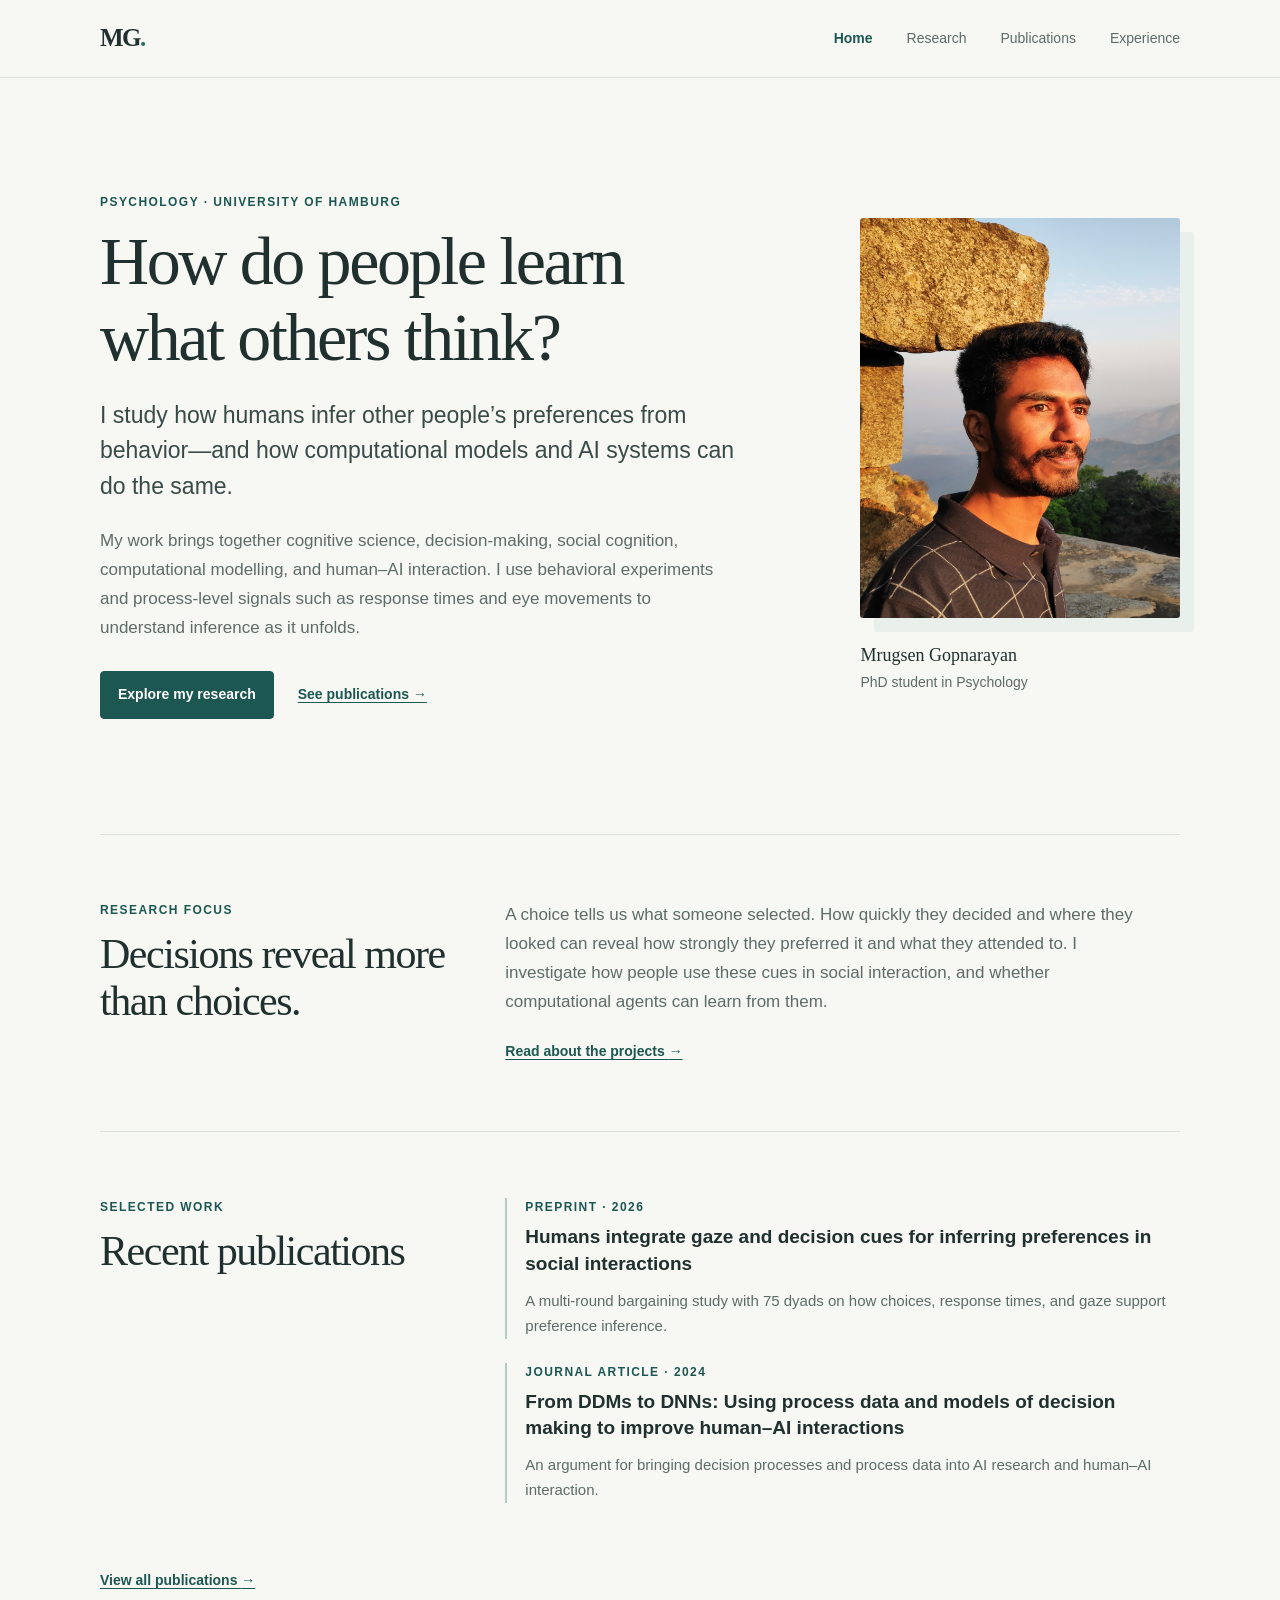
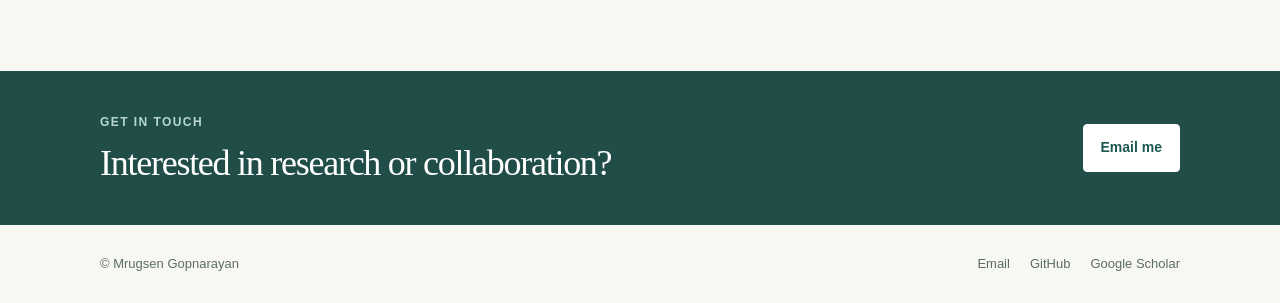
==== site/index.html @ fc19320a "Build independent academic website" ====
<!doctype html>
<html lang="en">
<head>
  <meta charset="utf-8">
  <meta name="viewport" content="width=device-width, initial-scale=1">
  <meta name="description" content="Mrugsen Gopnarayan studies how people and artificial systems infer preferences from behavior.">
  <meta name="author" content="Mrugsen Gopnarayan">
  <meta name="theme-color" content="#f7f7f3">
  <meta property="og:type" content="website">
  <meta property="og:title" content="Mrugsen Gopnarayan — Research">
  <meta property="og:description" content="Cognitive science, decision-making, social cognition, and human–AI interaction.">
  <meta property="og:url" content="https://mrugseniisc.github.io/">
  <meta property="og:image" content="https://mrugseniisc.github.io/assets/profile.jpg">
  <title>Mrugsen Gopnarayan — Research</title>
  <link rel="icon" type="image/png" href="assets/monogram.png">
  <link rel="stylesheet" href="styles.css">
</head>
<body>
  <a class="skip-link" href="#main">Skip to content</a>
  <header class="site-header">
    <a class="brand" href="index.html" aria-label="Mrugsen Gopnarayan, home">MG<span>.</span></a>
    <nav aria-label="Main navigation">
      <a aria-current="page" href="index.html">Home</a>
      <a href="research.html">Research</a>
      <a href="publications.html">Publications</a>
      <a href="experience.html">Experience</a>
    </nav>
  </header>

  <main id="main">
    <section class="hero wrap">
      <div class="hero-copy">
        <p class="eyebrow">Psychology · University of Hamburg</p>
        <h1>How do people learn what others think?</h1>
        <p class="lead">I study how humans infer other people’s preferences from behavior—and how computational models and AI systems can do the same.</p>
        <p>My work brings together cognitive science, decision-making, social cognition, computational modelling, and human–AI interaction. I use behavioral experiments and process-level signals such as response times and eye movements to understand inference as it unfolds.</p>
        <div class="hero-links">
          <a class="button" href="research.html">Explore my research</a>
          <a class="text-link" href="publications.html">See publications <span aria-hidden="true">→</span></a>
        </div>
      </div>
      <figure class="portrait-card">
        <img src="assets/profile.jpg" alt="Mrugsen Gopnarayan">
        <figcaption>Mrugsen Gopnarayan<br><span>PhD student in Psychology</span></figcaption>
      </figure>
    </section>

    <section class="section wrap intro-section">
      <div class="section-heading">
        <p class="eyebrow">Research focus</p>
        <h2>Decisions reveal more than choices.</h2>
      </div>
      <div class="section-copy">
        <p>A choice tells us what someone selected. How quickly they decided and where they looked can reveal how strongly they preferred it and what they attended to. I investigate how people use these cues in social interaction, and whether computational agents can learn from them.</p>
        <a class="text-link" href="research.html">Read about the projects <span aria-hidden="true">→</span></a>
      </div>
    </section>

    <section class="section wrap latest-section">
      <div class="section-heading">
        <p class="eyebrow">Selected work</p>
        <h2>Recent publications</h2>
      </div>
      <div class="work-list">
        <article class="work-item">
          <p class="work-label">Preprint · 2026</p>
          <h3>Humans integrate gaze and decision cues for inferring preferences in social interactions</h3>
          <p>A multi-round bargaining study with 75 dyads on how choices, response times, and gaze support preference inference.</p>
        </article>
        <article class="work-item">
          <p class="work-label">Journal article · 2024</p>
          <h3>From DDMs to DNNs: Using process data and models of decision making to improve human–AI interactions</h3>
          <p>An argument for bringing decision processes and process data into AI research and human–AI interaction.</p>
        </article>
      </div>
      <a class="text-link" href="publications.html">View all publications <span aria-hidden="true">→</span></a>
    </section>

    <section class="contact-band">
      <div class="wrap contact-inner">
        <div>
          <p class="eyebrow">Get in touch</p>
          <h2>Interested in research or collaboration?</h2>
        </div>
        <a class="button button-light" href="mailto:mrugsenng@gmail.com">Email me</a>
      </div>
    </section>
  </main>

  <footer class="site-footer wrap">
    <span>© Mrugsen Gopnarayan</span>
    <div><a href="mailto:mrugsenng@gmail.com">Email</a><a href="https://github.com/mrugseniisc">GitHub</a><a href="https://scholar.google.com/citations?user=w6328sUAAAAJ">Google Scholar</a></div>
  </footer>
</body>
</html>
---- site/styles.css ----
:root {
  color-scheme: light;
  --ink: #1f302f;
  --muted: #5d6c68;
  --accent: #28736b;
  --accent-dark: #1c5751;
  --paper: #f7f7f3;
  --surface: #fff;
  --line: #dce3df;
  --soft: #e9f0ec;
  font-family: "Aptos", "Segoe UI", "Helvetica Neue", sans-serif;
}

* { box-sizing: border-box; }
html { scroll-behavior: smooth; }
body { margin: 0; background: var(--paper); color: var(--ink); font-size: 17px; line-height: 1.7; }
a { color: var(--accent-dark); text-decoration-thickness: .08em; text-underline-offset: .2em; }
a:hover { color: var(--accent); }
a:focus-visible { outline: 3px solid #d39145; outline-offset: 4px; }
.wrap { width: min(1080px, calc(100% - 48px)); margin-inline: auto; }
.skip-link { position: absolute; left: -9999px; top: 8px; z-index: 10; padding: 8px 12px; background: var(--surface); }
.skip-link:focus { left: 8px; }
.site-header { min-height: 78px; padding: 14px max(24px, calc((100vw - 1080px) / 2)); display: flex; align-items: center; justify-content: space-between; gap: 28px; border-bottom: 1px solid var(--line); background: var(--paper); }
.brand { color: var(--ink); font-family: Georgia, serif; font-size: 25px; font-weight: 700; letter-spacing: -.06em; text-decoration: none; white-space: nowrap; }
.brand span { color: var(--accent); }
nav { display: flex; align-items: center; gap: clamp(14px, 3vw, 34px); }
nav a { color: var(--muted); font-size: 14px; text-decoration: none; }
nav a[aria-current="page"] { color: var(--accent-dark); font-weight: 700; }
.hero { display: grid; grid-template-columns: minmax(0, 1.55fr) minmax(240px, .75fr); align-items: center; gap: clamp(38px, 8vw, 100px); padding-block: clamp(64px, 9vw, 116px); }
.hero-copy { max-width: 650px; }
.eyebrow, .work-label { margin: 0 0 12px; color: var(--accent-dark); font-size: 12px; font-weight: 700; letter-spacing: .12em; line-height: 1.5; text-transform: uppercase; }
h1, h2, h3, p { margin-top: 0; }
h1, h2 { font-family: Georgia, "Times New Roman", serif; font-weight: 500; letter-spacing: -.035em; line-height: 1.12; }
h1 { max-width: 760px; margin-bottom: 22px; font-size: clamp(42px, 5.5vw, 68px); }
h2 { margin-bottom: 16px; font-size: clamp(30px, 3.5vw, 42px); }
h3 { margin-bottom: 10px; font-size: 19px; line-height: 1.4; }
.lead { color: #394b48; font-size: clamp(19px, 2.1vw, 23px); line-height: 1.55; }
.hero-copy > p:not(.eyebrow):not(.lead) { max-width: 620px; color: var(--muted); }
.hero-links { display: flex; flex-wrap: wrap; align-items: center; gap: 24px; margin-top: 28px; }
.button { display: inline-block; padding: 11px 17px; border: 1px solid var(--accent-dark); border-radius: 4px; background: var(--accent-dark); color: white; font-size: 14px; font-weight: 650; text-decoration: none; }
.button:hover { background: var(--accent); color: white; }
.button-light { border-color: white; background: white; color: var(--accent-dark); }
.button-light:hover { border-color: var(--soft); background: var(--soft); color: var(--ink); }
.text-link { font-size: 14px; font-weight: 700; }
.portrait-card { width: min(100%, 320px); margin: 0 auto; }
.portrait-card img { display: block; width: 100%; aspect-ratio: 4 / 5; border-radius: 3px; object-fit: cover; object-position: center 36%; box-shadow: 14px 14px 0 var(--soft); }
.portrait-card figcaption { margin-top: 24px; color: var(--ink); font-family: Georgia, serif; font-size: 18px; line-height: 1.45; }
.portrait-card figcaption span { color: var(--muted); font-family: var(--font, "Aptos", sans-serif); font-size: 14px; }
.section { display: grid; grid-template-columns: minmax(190px, .7fr) minmax(0, 1.3fr); gap: 42px; padding-block: 66px; border-top: 1px solid var(--line); }
.section-heading h2 { max-width: 370px; }
.section-copy { max-width: 650px; color: var(--muted); }
.section-copy p { margin-bottom: 20px; }
.latest-section { grid-template-columns: minmax(190px, .7fr) minmax(0, 1.3fr); }
.work-list { display: grid; gap: 24px; margin-bottom: 24px; }
.work-item { padding-left: 18px; border-left: 2px solid #b5cbc3; }
.work-item h3 { max-width: 640px; }
.work-item p:not(.work-label) { margin-bottom: 0; color: var(--muted); font-size: 15px; }
.work-item .work-label { margin-bottom: 8px; }
.contact-band { margin-top: 12px; background: #214d49; color: white; }
.contact-inner { display: flex; align-items: center; justify-content: space-between; gap: 24px; padding-block: 42px; }
.contact-inner h2 { max-width: 600px; margin-bottom: 0; font-size: clamp(26px, 3vw, 36px); }
.contact-inner .eyebrow { color: #b7d8ce; }
.site-footer { display: flex; align-items: center; justify-content: space-between; gap: 20px; padding-block: 28px; color: var(--muted); font-size: 13px; }
.site-footer div { display: flex; flex-wrap: wrap; gap: 20px; }
.site-footer a { color: var(--muted); text-decoration: none; }
.site-footer a:hover { color: var(--accent-dark); text-decoration: underline; }
.page-main { max-width: 860px; padding-block: 76px 100px; }
.page-intro { max-width: 770px; padding-bottom: 42px; }
.page-intro h1 { font-size: clamp(40px, 5vw, 58px); }
.page-intro .lead { max-width: 720px; margin-bottom: 0; }
.research-card { margin-block: 0 18px; padding: 28px 32px; border: 1px solid var(--line); background: var(--surface); }
.research-card h2 { font-size: 29px; }
.research-card p:not(.work-label) { color: var(--muted); }
.research-card .work-label { margin-bottom: 10px; }
.link-row { display: flex; flex-wrap: wrap; gap: 14px 24px; }
.interest-note { margin-top: 46px; padding: 24px 28px; border-left: 3px solid var(--accent); background: var(--soft); }
.interest-note h2 { font-size: 24px; }
.interest-note p { margin-bottom: 0; color: var(--muted); }
.list-heading { margin: 20px 0 14px; padding-bottom: 10px; border-bottom: 1px solid var(--line); font-family: Georgia, "Times New Roman", serif; font-size: 25px; font-weight: 500; letter-spacing: -.02em; }
.publication-list { margin: 0 0 46px; padding: 0; list-style: none; }
.publication-list li { padding: 24px 0; border-bottom: 1px solid var(--line); }
.publication-list li:first-child { padding-top: 12px; }
.publication-list h3 { max-width: 760px; font-family: Georgia, serif; font-size: 22px; font-weight: 500; }
.publication-list .work-label { margin-bottom: 8px; }
.publication-list .authors { margin-bottom: 8px; color: var(--muted); font-size: 15px; }
.publication-list li > p:not(.work-label):not(.authors) { color: var(--muted); font-size: 15px; }
.timeline { border-left: 1px solid #b7c9c1; }
.timeline-item { position: relative; margin: 0 0 26px 22px; padding: 0 0 8px 6px; }
.timeline-item::before { position: absolute; top: 7px; left: -29px; width: 11px; height: 11px; border: 2px solid var(--paper); border-radius: 50%; background: var(--accent); content: ""; }
.timeline-item h3 { margin-bottom: 5px; }
.timeline-item p { margin-bottom: 8px; color: var(--muted); }
.timeline-item ul { margin: 10px 0 0; padding-left: 20px; color: var(--muted); }
.timeline-item li { padding-left: 3px; margin-bottom: 5px; }
.teaching-grid { display: grid; grid-template-columns: repeat(2, minmax(0, 1fr)); gap: 22px 40px; }
.teaching-grid .timeline-item { margin-bottom: 12px; }
.methods-note { margin-top: 38px; padding-top: 12px; border-top: 1px solid var(--line); }
.methods-note p { color: var(--muted); }
@media (max-width: 720px) {
  body { font-size: 16px; }
  .wrap { width: min(calc(100% - 36px), 560px); }
  .hero > *, .section > *, .latest-section > * { min-width: 0; }
  .site-header { min-height: auto; flex-wrap: wrap; padding: 16px 18px 12px; gap: 12px 18px; }
  nav { width: 100%; justify-content: space-between; gap: 10px; }
  nav a { font-size: 13px; }
  .hero { grid-template-columns: 1fr; gap: 40px; padding-block: 52px 60px; }
  .hero-copy { order: 1; }
  .portrait-card { order: 0; width: min(70%, 260px); }
  .portrait-card figcaption { margin-top: 20px; }
  h1 { font-size: clamp(39px, 11vw, 56px); }
  .section, .latest-section { grid-template-columns: 1fr; gap: 12px; padding-block: 42px; }
  .section-heading h2 { max-width: none; }
  .contact-inner { align-items: flex-start; flex-direction: column; padding-block: 34px; }
  .site-footer { align-items: flex-start; flex-direction: column; padding-block: 24px; }
  .page-main { padding-block: 54px 70px; }
  .page-intro { padding-bottom: 28px; }
  .research-card { padding: 22px 20px; }
  .research-card h2 { font-size: 25px; }
  .teaching-grid { grid-template-columns: 1fr; gap: 6px; }
}
@media (prefers-reduced-motion: reduce) {
  html { scroll-behavior: auto; }
}
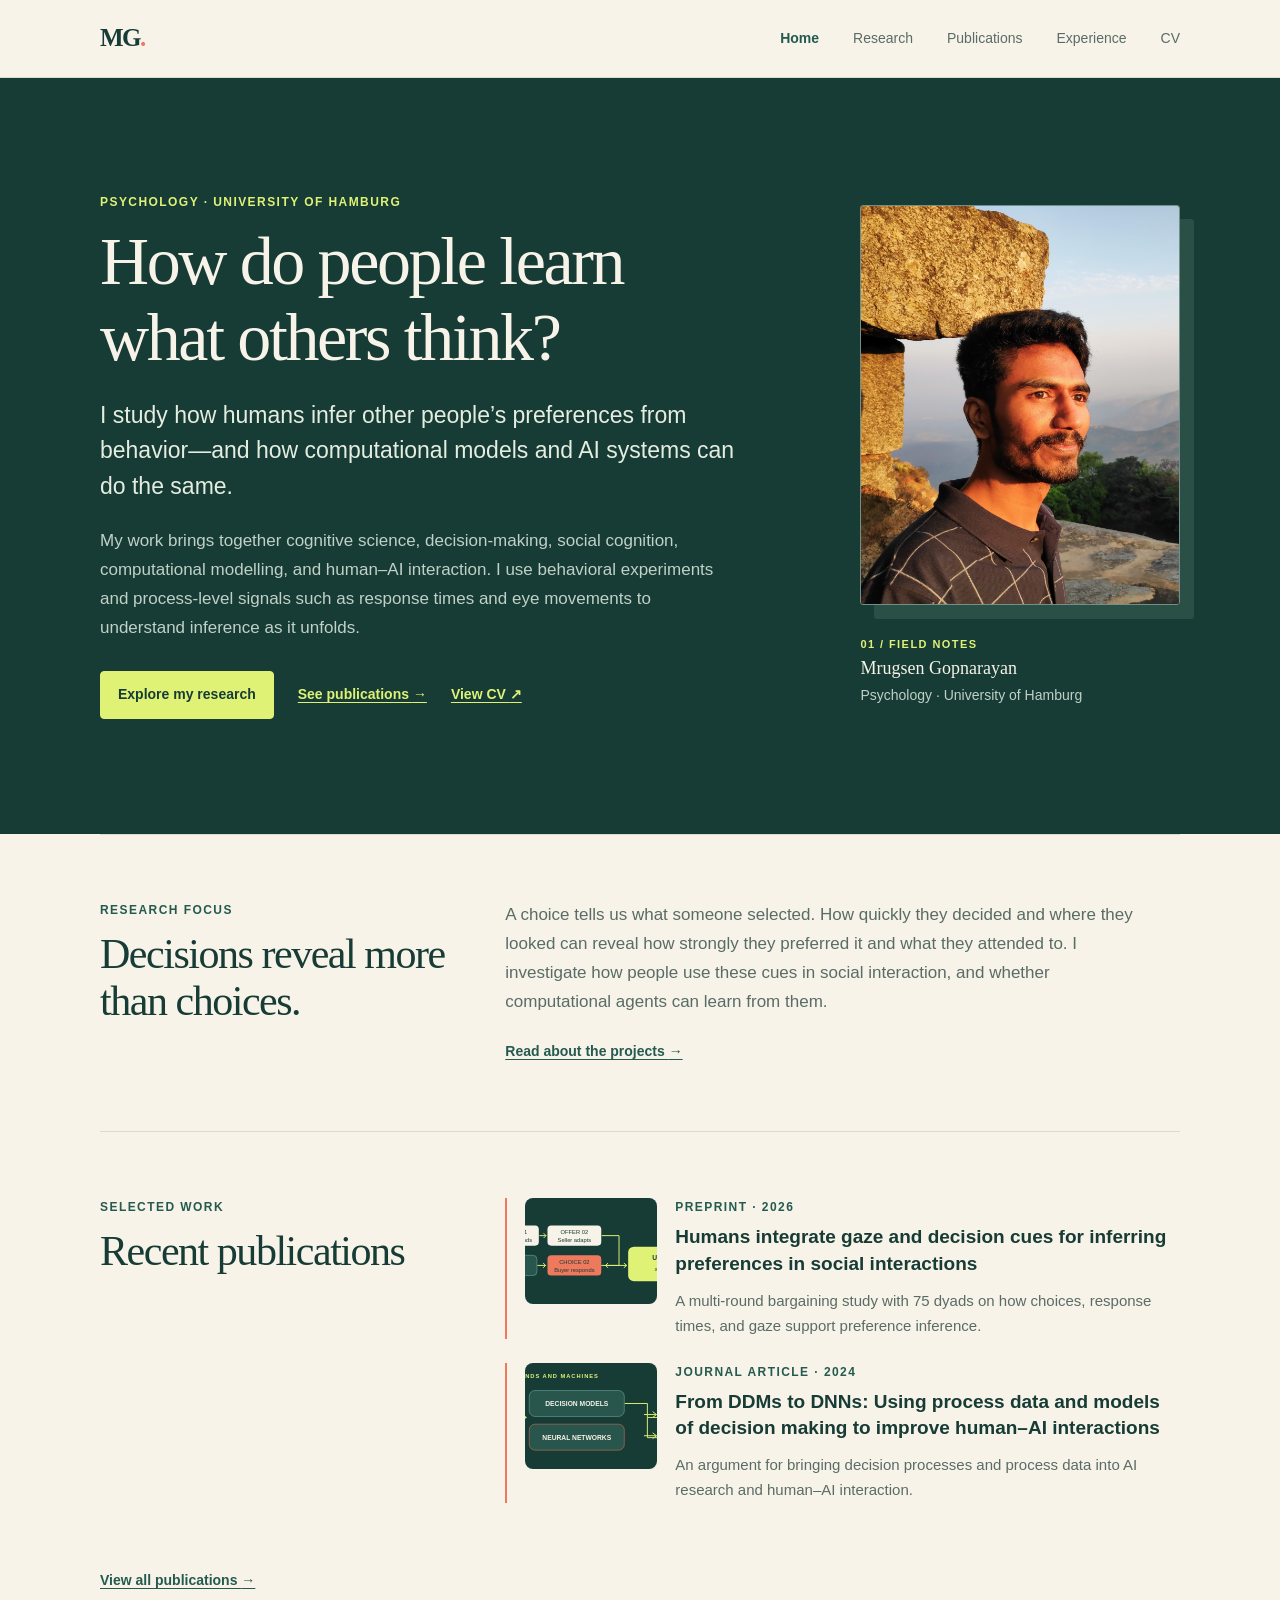
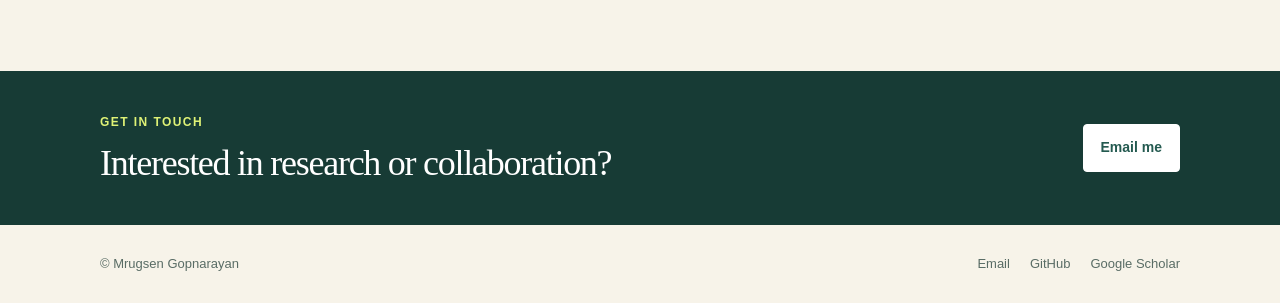
==== commit 97f37360: "Refresh academic site visuals and add CV" ====
--- a/site/index.html
+++ b/site/index.html
@@ -5,7 +5,7 @@
   <meta name="viewport" content="width=device-width, initial-scale=1">
   <meta name="description" content="Mrugsen Gopnarayan studies how people and artificial systems infer preferences from behavior.">
   <meta name="author" content="Mrugsen Gopnarayan">
-  <meta name="theme-color" content="#f7f7f3">
+  <meta name="theme-color" content="#112f2a">
   <meta property="og:type" content="website">
   <meta property="og:title" content="Mrugsen Gopnarayan — Research">
   <meta property="og:description" content="Cognitive science, decision-making, social cognition, and human–AI interaction.">
@@ -24,6 +24,7 @@
       <a href="research.html">Research</a>
       <a href="publications.html">Publications</a>
       <a href="experience.html">Experience</a>
+      <a href="cv.html">CV</a>
     </nav>
   </header>
 
@@ -37,11 +38,12 @@
         <div class="hero-links">
           <a class="button" href="research.html">Explore my research</a>
           <a class="text-link" href="publications.html">See publications <span aria-hidden="true">→</span></a>
+          <a class="text-link" href="cv.html">View CV <span aria-hidden="true">↗</span></a>
         </div>
       </div>
       <figure class="portrait-card">
         <img src="assets/profile.jpg" alt="Mrugsen Gopnarayan">
-        <figcaption>Mrugsen Gopnarayan<br><span>PhD student in Psychology</span></figcaption>
+        <figcaption><span class="portrait-index">01 / FIELD NOTES</span><br>Mrugsen Gopnarayan<br><span>Psychology · University of Hamburg</span></figcaption>
       </figure>
     </section>
 
@@ -63,11 +65,13 @@
       </div>
       <div class="work-list">
         <article class="work-item">
+          <img class="work-figure" src="assets/preference-inference.svg" alt="Three rounds of offers and choices feed evidence from response time and gaze into a preference estimate.">
           <p class="work-label">Preprint · 2026</p>
           <h3>Humans integrate gaze and decision cues for inferring preferences in social interactions</h3>
           <p>A multi-round bargaining study with 75 dyads on how choices, response times, and gaze support preference inference.</p>
         </article>
         <article class="work-item">
+          <img class="work-figure" src="assets/process-models.svg" alt="Behavioral process traces connect decision models and neural networks to human–AI interaction.">
           <p class="work-label">Journal article · 2024</p>
           <h3>From DDMs to DNNs: Using process data and models of decision making to improve human–AI interactions</h3>
           <p>An argument for bringing decision processes and process data into AI research and human–AI interaction.</p>
--- a/site/styles.css
+++ b/site/styles.css
@@ -1,13 +1,14 @@
 :root {
   color-scheme: light;
-  --ink: #1f302f;
-  --muted: #5d6c68;
-  --accent: #28736b;
-  --accent-dark: #1c5751;
-  --paper: #f7f7f3;
-  --surface: #fff;
-  --line: #dce3df;
-  --soft: #e9f0ec;
+  --ink: #173b35;
+  --muted: #596c65;
+  --accent: #ee795c;
+  --accent-dark: #245a50;
+  --paper: #f7f3e9;
+  --surface: #fffdf6;
+  --line: #d9ddd0;
+  --soft: #e8eee4;
+  --signal: #dff276;
   font-family: "Aptos", "Segoe UI", "Helvetica Neue", sans-serif;
 }
 
@@ -16,7 +17,7 @@
 body { margin: 0; background: var(--paper); color: var(--ink); font-size: 17px; line-height: 1.7; }
 a { color: var(--accent-dark); text-decoration-thickness: .08em; text-underline-offset: .2em; }
 a:hover { color: var(--accent); }
-a:focus-visible { outline: 3px solid #d39145; outline-offset: 4px; }
+a:focus-visible { outline: 3px solid var(--accent); outline-offset: 4px; }
 .wrap { width: min(1080px, calc(100% - 48px)); margin-inline: auto; }
 .skip-link { position: absolute; left: -9999px; top: 8px; z-index: 10; padding: 8px 12px; background: var(--surface); }
 .skip-link:focus { left: 8px; }
@@ -26,7 +27,12 @@
 nav { display: flex; align-items: center; gap: clamp(14px, 3vw, 34px); }
 nav a { color: var(--muted); font-size: 14px; text-decoration: none; }
 nav a[aria-current="page"] { color: var(--accent-dark); font-weight: 700; }
-.hero { display: grid; grid-template-columns: minmax(0, 1.55fr) minmax(240px, .75fr); align-items: center; gap: clamp(38px, 8vw, 100px); padding-block: clamp(64px, 9vw, 116px); }
+.hero { display: grid; grid-template-columns: minmax(0, 1.55fr) minmax(240px, .75fr); align-items: center; gap: clamp(38px, 8vw, 100px); padding: clamp(64px, 9vw, 116px) max(24px, calc((100vw - 1080px) / 2)); width: 100%; background: var(--ink); color: var(--paper); }
+.hero .eyebrow { color: var(--signal); }
+.hero h1 { max-width: 760px; }
+.hero .lead { color: #e5ede1; }
+.hero-copy > p:not(.eyebrow):not(.lead) { color: #c0d1c7; }
+.hero .text-link { color: var(--signal); }
 .hero-copy { max-width: 650px; }
 .eyebrow, .work-label { margin: 0 0 12px; color: var(--accent-dark); font-size: 12px; font-weight: 700; letter-spacing: .12em; line-height: 1.5; text-transform: uppercase; }
 h1, h2, h3, p { margin-top: 0; }
@@ -36,30 +42,33 @@
 h3 { margin-bottom: 10px; font-size: 19px; line-height: 1.4; }
 .lead { color: #394b48; font-size: clamp(19px, 2.1vw, 23px); line-height: 1.55; }
 .hero-copy > p:not(.eyebrow):not(.lead) { max-width: 620px; color: var(--muted); }
+.hero .hero-copy > p:not(.eyebrow):not(.lead) { color: #c0d1c7; }
 .hero-links { display: flex; flex-wrap: wrap; align-items: center; gap: 24px; margin-top: 28px; }
-.button { display: inline-block; padding: 11px 17px; border: 1px solid var(--accent-dark); border-radius: 4px; background: var(--accent-dark); color: white; font-size: 14px; font-weight: 650; text-decoration: none; }
-.button:hover { background: var(--accent); color: white; }
+.button { display: inline-block; padding: 11px 17px; border: 1px solid var(--signal); border-radius: 4px; background: var(--signal); color: var(--ink); font-size: 14px; font-weight: 700; text-decoration: none; }
+.button:hover { border-color: var(--accent); background: var(--accent); color: var(--ink); }
 .button-light { border-color: white; background: white; color: var(--accent-dark); }
 .button-light:hover { border-color: var(--soft); background: var(--soft); color: var(--ink); }
 .text-link { font-size: 14px; font-weight: 700; }
 .portrait-card { width: min(100%, 320px); margin: 0 auto; }
-.portrait-card img { display: block; width: 100%; aspect-ratio: 4 / 5; border-radius: 3px; object-fit: cover; object-position: center 36%; box-shadow: 14px 14px 0 var(--soft); }
-.portrait-card figcaption { margin-top: 24px; color: var(--ink); font-family: Georgia, serif; font-size: 18px; line-height: 1.45; }
-.portrait-card figcaption span { color: var(--muted); font-family: var(--font, "Aptos", sans-serif); font-size: 14px; }
+.portrait-card img { display: block; width: 100%; aspect-ratio: 4 / 5; border: 1px solid #729087; border-radius: 3px; object-fit: cover; object-position: center 36%; box-shadow: 14px 14px 0 #294f46; }
+.portrait-card figcaption { margin-top: 24px; color: var(--paper); font-family: Georgia, serif; font-size: 18px; line-height: 1.45; }
+.portrait-card figcaption span { color: #c0d1c7; font-family: var(--font, "Aptos", sans-serif); font-size: 14px; }
+.portrait-card figcaption .portrait-index { color: var(--signal); font-family: var(--font, "Aptos", sans-serif); font-size: 11px; font-weight: 700; letter-spacing: .13em; }
 .section { display: grid; grid-template-columns: minmax(190px, .7fr) minmax(0, 1.3fr); gap: 42px; padding-block: 66px; border-top: 1px solid var(--line); }
 .section-heading h2 { max-width: 370px; }
 .section-copy { max-width: 650px; color: var(--muted); }
 .section-copy p { margin-bottom: 20px; }
 .latest-section { grid-template-columns: minmax(190px, .7fr) minmax(0, 1.3fr); }
 .work-list { display: grid; gap: 24px; margin-bottom: 24px; }
-.work-item { padding-left: 18px; border-left: 2px solid #b5cbc3; }
+.work-item { display: grid; grid-template-columns: 132px minmax(0, 1fr); column-gap: 18px; padding-left: 18px; border-left: 2px solid var(--accent); }
+.work-figure { grid-row: span 3; width: 132px; height: 106px; border-radius: 8px; object-fit: cover; }
 .work-item h3 { max-width: 640px; }
 .work-item p:not(.work-label) { margin-bottom: 0; color: var(--muted); font-size: 15px; }
 .work-item .work-label { margin-bottom: 8px; }
-.contact-band { margin-top: 12px; background: #214d49; color: white; }
+.contact-band { margin-top: 12px; background: var(--ink); color: white; }
 .contact-inner { display: flex; align-items: center; justify-content: space-between; gap: 24px; padding-block: 42px; }
 .contact-inner h2 { max-width: 600px; margin-bottom: 0; font-size: clamp(26px, 3vw, 36px); }
-.contact-inner .eyebrow { color: #b7d8ce; }
+.contact-inner .eyebrow { color: var(--signal); }
 .site-footer { display: flex; align-items: center; justify-content: space-between; gap: 20px; padding-block: 28px; color: var(--muted); font-size: 13px; }
 .site-footer div { display: flex; flex-wrap: wrap; gap: 20px; }
 .site-footer a { color: var(--muted); text-decoration: none; }
@@ -68,7 +77,11 @@
 .page-intro { max-width: 770px; padding-bottom: 42px; }
 .page-intro h1 { font-size: clamp(40px, 5vw, 58px); }
 .page-intro .lead { max-width: 720px; margin-bottom: 0; }
-.research-card { margin-block: 0 18px; padding: 28px 32px; border: 1px solid var(--line); background: var(--surface); }
+.research-card { display: grid; grid-template-columns: minmax(0, 1fr) 280px; column-gap: 30px; margin-block: 0 18px; padding: 28px 32px; border: 1px solid var(--line); background: var(--surface); }
+.research-card .research-figure { grid-column: 2; grid-row: 1 / span 5; align-self: center; width: 100%; border-radius: 10px; }
+.research-card .research-figures { grid-column: 2; grid-row: 1 / span 5; display: grid; align-content: center; gap: 12px; }
+.research-card .research-figures .research-figure { grid-column: auto; grid-row: auto; }
+.research-card > :not(.research-figure) { grid-column: 1; }
 .research-card h2 { font-size: 29px; }
 .research-card p:not(.work-label) { color: var(--muted); }
 .research-card .work-label { margin-bottom: 10px; }
@@ -79,6 +92,9 @@
 .list-heading { margin: 20px 0 14px; padding-bottom: 10px; border-bottom: 1px solid var(--line); font-family: Georgia, "Times New Roman", serif; font-size: 25px; font-weight: 500; letter-spacing: -.02em; }
 .publication-list { margin: 0 0 46px; padding: 0; list-style: none; }
 .publication-list li { padding: 24px 0; border-bottom: 1px solid var(--line); }
+.publication-list li.publication-with-figure { display: grid; grid-template-columns: 208px minmax(0, 1fr); column-gap: 26px; align-items: start; }
+.publication-figure { grid-column: 1; grid-row: 1 / span 5; width: 100%; border-radius: 10px; }
+.publication-with-figure > :not(.publication-figure) { grid-column: 2; }
 .publication-list li:first-child { padding-top: 12px; }
 .publication-list h3 { max-width: 760px; font-family: Georgia, serif; font-size: 22px; font-weight: 500; }
 .publication-list .work-label { margin-bottom: 8px; }
@@ -95,6 +111,13 @@
 .teaching-grid .timeline-item { margin-bottom: 12px; }
 .methods-note { margin-top: 38px; padding-top: 12px; border-top: 1px solid var(--line); }
 .methods-note p { color: var(--muted); }
+.cv-main { max-width: 1080px; }
+.cv-intro { display: grid; grid-template-columns: 1fr auto; align-items: end; gap: 0 24px; max-width: none; }
+.cv-intro .eyebrow, .cv-intro h1, .cv-intro .lead { grid-column: 1; }
+.cv-intro .button { grid-column: 2; grid-row: 2 / span 2; white-space: nowrap; }
+.pdf-viewer { overflow: hidden; border: 1px solid #c5cdc2; background: #e5e4dc; box-shadow: 0 14px 38px #173b3514; }
+.pdf-viewer iframe { display: block; width: 100%; height: min(1050px, 82vh); min-height: 640px; border: 0; }
+.pdf-note { margin: 14px 0 0; color: var(--muted); font-size: 14px; text-align: center; }
 @media (max-width: 720px) {
   body { font-size: 16px; }
   .wrap { width: min(calc(100% - 36px), 560px); }
@@ -103,6 +126,7 @@
   nav { width: 100%; justify-content: space-between; gap: 10px; }
   nav a { font-size: 13px; }
   .hero { grid-template-columns: 1fr; gap: 40px; padding-block: 52px 60px; }
+  .hero { padding-inline: 18px; }
   .hero-copy { order: 1; }
   .portrait-card { order: 0; width: min(70%, 260px); }
   .portrait-card figcaption { margin-top: 20px; }
@@ -114,8 +138,20 @@
   .page-main { padding-block: 54px 70px; }
   .page-intro { padding-bottom: 28px; }
   .research-card { padding: 22px 20px; }
+  .research-card { grid-template-columns: 1fr; }
+  .research-card .research-figure { grid-column: 1; grid-row: auto; margin-bottom: 18px; }
+  .research-card .research-figures { grid-column: 1; grid-row: auto; margin-bottom: 18px; }
+  .research-card .research-figures .research-figure { margin: 0; }
   .research-card h2 { font-size: 25px; }
   .teaching-grid { grid-template-columns: 1fr; gap: 6px; }
+  .work-item { grid-template-columns: 92px minmax(0, 1fr); column-gap: 13px; }
+  .work-figure { width: 92px; height: 92px; }
+  .publication-list li.publication-with-figure { grid-template-columns: 1fr; row-gap: 12px; }
+  .publication-figure { grid-column: 1; grid-row: auto; width: 100%; max-width: 360px; }
+  .publication-with-figure > :not(.publication-figure) { grid-column: 1; }
+  .cv-intro { display: block; }
+  .cv-intro .button { margin-top: 8px; }
+  .pdf-viewer iframe { height: 72vh; min-height: 500px; }
 }
 @media (prefers-reduced-motion: reduce) {
   html { scroll-behavior: auto; }
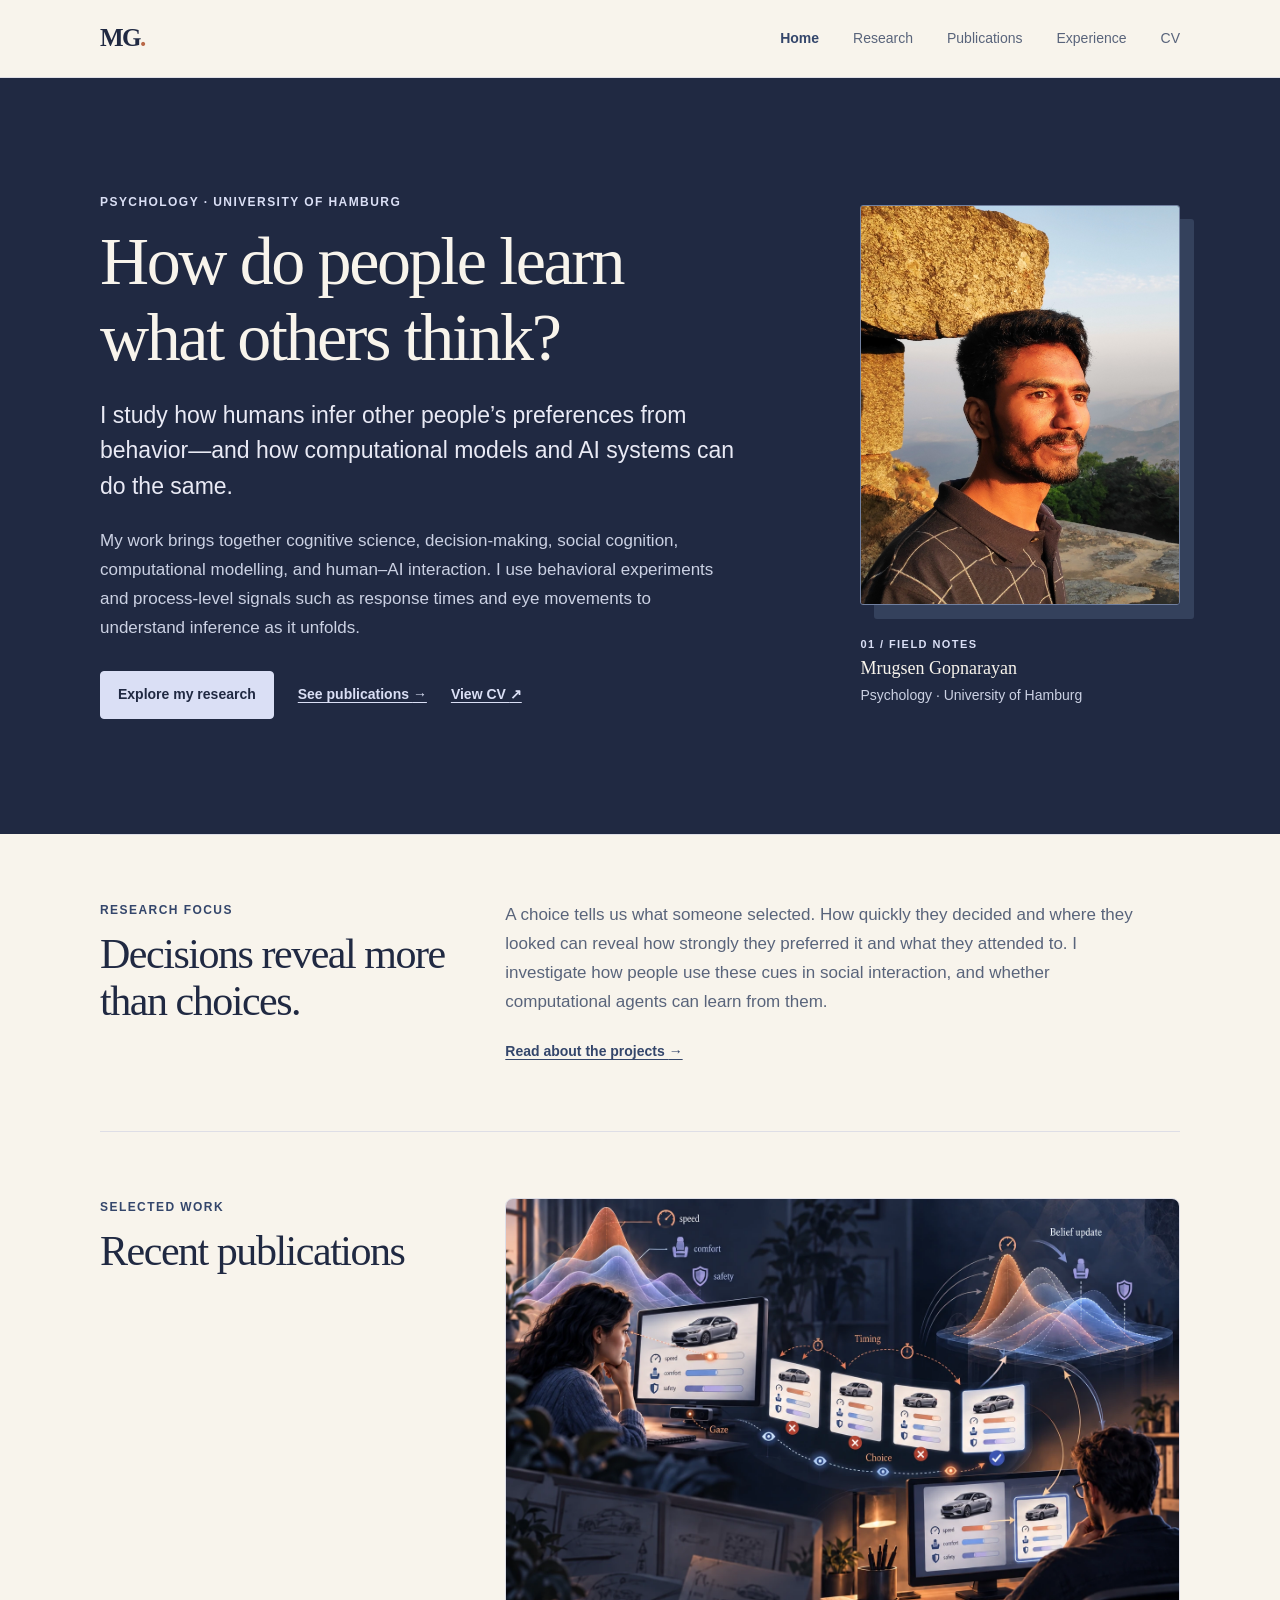
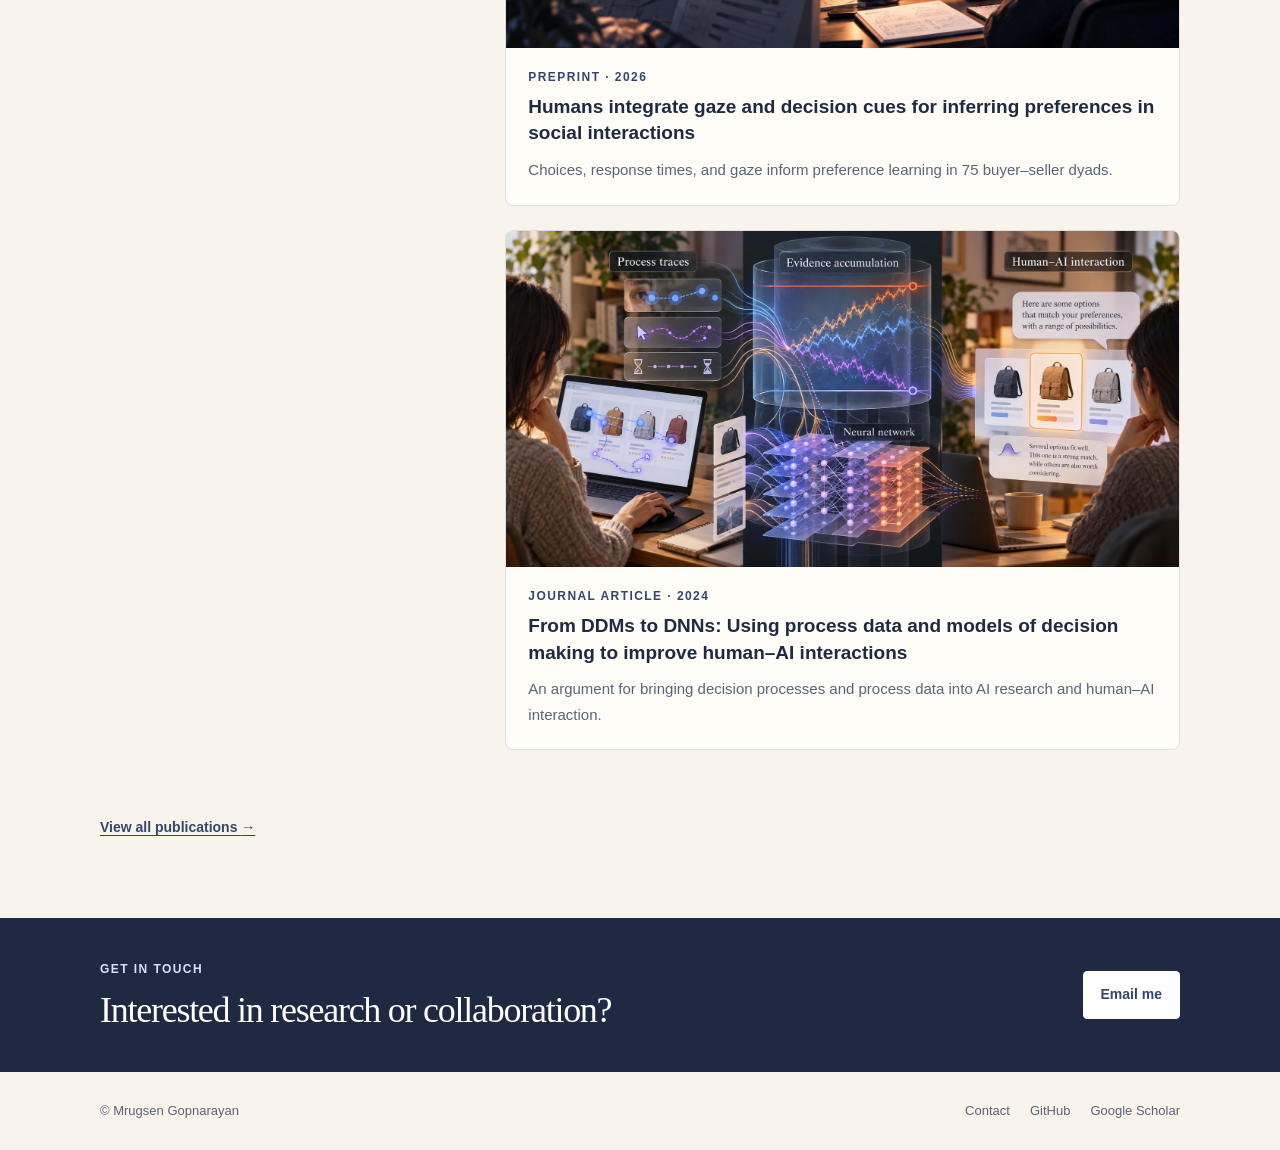
==== commit 20f9d2f3: "Refine paper artwork, update palette, and reduce email harvesting" ====
--- a/site/index.html
+++ b/site/index.html
@@ -5,14 +5,14 @@
   <meta name="viewport" content="width=device-width, initial-scale=1">
   <meta name="description" content="Mrugsen Gopnarayan studies how people and artificial systems infer preferences from behavior.">
   <meta name="author" content="Mrugsen Gopnarayan">
-  <meta name="theme-color" content="#112f2a">
+  <meta name="theme-color" content="#202942">
   <meta property="og:type" content="website">
   <meta property="og:title" content="Mrugsen Gopnarayan — Research">
   <meta property="og:description" content="Cognitive science, decision-making, social cognition, and human–AI interaction.">
   <meta property="og:url" content="https://mrugseniisc.github.io/">
   <meta property="og:image" content="https://mrugseniisc.github.io/assets/profile.jpg">
   <title>Mrugsen Gopnarayan — Research</title>
-  <link rel="icon" type="image/png" href="assets/monogram.png">
+  <link rel="icon" type="image/svg+xml" href="assets/favicon.svg">
   <link rel="stylesheet" href="styles.css">
 </head>
 <body>
@@ -65,13 +65,13 @@
       </div>
       <div class="work-list">
         <article class="work-item">
-          <img class="work-figure" src="assets/preference-inference.svg" alt="Three rounds of offers and choices feed evidence from response time and gaze into a preference estimate.">
+          <a class="work-figure" href="assets/papers/preference-inference.webp" aria-label="Open the paper illustration at full size"><img src="assets/papers/preference-inference.webp" width="1536" height="1024" alt="Choices, gaze and timing inform Bayesian preference learning during repeated bargaining." loading="lazy" decoding="async"></a>
           <p class="work-label">Preprint · 2026</p>
           <h3>Humans integrate gaze and decision cues for inferring preferences in social interactions</h3>
-          <p>A multi-round bargaining study with 75 dyads on how choices, response times, and gaze support preference inference.</p>
+          <p>Choices, response times, and gaze inform preference learning in 75 buyer–seller dyads.</p>
         </article>
         <article class="work-item">
-          <img class="work-figure" src="assets/process-models.svg" alt="Behavioral process traces connect decision models and neural networks to human–AI interaction.">
+          <a class="work-figure" href="assets/papers/process-models.webp" aria-label="Open the paper illustration at full size"><img src="assets/papers/process-models.webp" width="1774" height="887" alt="Decision-process traces and evidence-accumulation models can inform neural networks for human–AI interaction." loading="lazy" decoding="async"></a>
           <p class="work-label">Journal article · 2024</p>
           <h3>From DDMs to DNNs: Using process data and models of decision making to improve human–AI interactions</h3>
           <p>An argument for bringing decision processes and process data into AI research and human–AI interaction.</p>
@@ -86,14 +86,14 @@
           <p class="eyebrow">Get in touch</p>
           <h2>Interested in research or collaboration?</h2>
         </div>
-        <a class="button button-light" href="mailto:mrugsenng@gmail.com">Email me</a>
+        <a class="button button-light" href="contact.html">Email me</a>
       </div>
     </section>
   </main>
 
   <footer class="site-footer wrap">
     <span>© Mrugsen Gopnarayan</span>
-    <div><a href="mailto:mrugsenng@gmail.com">Email</a><a href="https://github.com/mrugseniisc">GitHub</a><a href="https://scholar.google.com/citations?user=w6328sUAAAAJ">Google Scholar</a></div>
+    <div><a href="contact.html">Contact</a><a href="https://github.com/mrugseniisc">GitHub</a><a href="https://scholar.google.com/citations?user=w6328sUAAAAJ">Google Scholar</a></div>
   </footer>
 </body>
 </html>
--- a/site/styles.css
+++ b/site/styles.css
@@ -1,14 +1,14 @@
 :root {
   color-scheme: light;
-  --ink: #173b35;
-  --muted: #596c65;
-  --accent: #ee795c;
-  --accent-dark: #245a50;
-  --paper: #f7f3e9;
-  --surface: #fffdf6;
-  --line: #d9ddd0;
-  --soft: #e8eee4;
-  --signal: #dff276;
+  --ink: #202942;
+  --muted: #59647b;
+  --accent: #b96847;
+  --accent-dark: #34466b;
+  --paper: #f8f4ec;
+  --surface: #fffdf8;
+  --line: #dedee6;
+  --soft: #eeedf5;
+  --signal: #dadff5;
   font-family: "Aptos", "Segoe UI", "Helvetica Neue", sans-serif;
 }
 
@@ -30,8 +30,7 @@
 .hero { display: grid; grid-template-columns: minmax(0, 1.55fr) minmax(240px, .75fr); align-items: center; gap: clamp(38px, 8vw, 100px); padding: clamp(64px, 9vw, 116px) max(24px, calc((100vw - 1080px) / 2)); width: 100%; background: var(--ink); color: var(--paper); }
 .hero .eyebrow { color: var(--signal); }
 .hero h1 { max-width: 760px; }
-.hero .lead { color: #e5ede1; }
-.hero-copy > p:not(.eyebrow):not(.lead) { color: #c0d1c7; }
+.hero .lead { color: #e9eaf5; }
 .hero .text-link { color: var(--signal); }
 .hero-copy { max-width: 650px; }
 .eyebrow, .work-label { margin: 0 0 12px; color: var(--accent-dark); font-size: 12px; font-weight: 700; letter-spacing: .12em; line-height: 1.5; text-transform: uppercase; }
@@ -40,9 +39,9 @@
 h1 { max-width: 760px; margin-bottom: 22px; font-size: clamp(42px, 5.5vw, 68px); }
 h2 { margin-bottom: 16px; font-size: clamp(30px, 3.5vw, 42px); }
 h3 { margin-bottom: 10px; font-size: 19px; line-height: 1.4; }
-.lead { color: #394b48; font-size: clamp(19px, 2.1vw, 23px); line-height: 1.55; }
+.lead { color: #3b4760; font-size: clamp(19px, 2.1vw, 23px); line-height: 1.55; }
 .hero-copy > p:not(.eyebrow):not(.lead) { max-width: 620px; color: var(--muted); }
-.hero .hero-copy > p:not(.eyebrow):not(.lead) { color: #c0d1c7; }
+.hero .hero-copy > p:not(.eyebrow):not(.lead) { color: #cbd1e3; }
 .hero-links { display: flex; flex-wrap: wrap; align-items: center; gap: 24px; margin-top: 28px; }
 .button { display: inline-block; padding: 11px 17px; border: 1px solid var(--signal); border-radius: 4px; background: var(--signal); color: var(--ink); font-size: 14px; font-weight: 700; text-decoration: none; }
 .button:hover { border-color: var(--accent); background: var(--accent); color: var(--ink); }
@@ -50,9 +49,9 @@
 .button-light:hover { border-color: var(--soft); background: var(--soft); color: var(--ink); }
 .text-link { font-size: 14px; font-weight: 700; }
 .portrait-card { width: min(100%, 320px); margin: 0 auto; }
-.portrait-card img { display: block; width: 100%; aspect-ratio: 4 / 5; border: 1px solid #729087; border-radius: 3px; object-fit: cover; object-position: center 36%; box-shadow: 14px 14px 0 #294f46; }
+.portrait-card img { display: block; width: 100%; aspect-ratio: 4 / 5; border: 1px solid #7180a0; border-radius: 3px; object-fit: cover; object-position: center 36%; box-shadow: 14px 14px 0 #34415c; }
 .portrait-card figcaption { margin-top: 24px; color: var(--paper); font-family: Georgia, serif; font-size: 18px; line-height: 1.45; }
-.portrait-card figcaption span { color: #c0d1c7; font-family: var(--font, "Aptos", sans-serif); font-size: 14px; }
+.portrait-card figcaption span { color: #cbd1e3; font-family: var(--font, "Aptos", sans-serif); font-size: 14px; }
 .portrait-card figcaption .portrait-index { color: var(--signal); font-family: var(--font, "Aptos", sans-serif); font-size: 11px; font-weight: 700; letter-spacing: .13em; }
 .section { display: grid; grid-template-columns: minmax(190px, .7fr) minmax(0, 1.3fr); gap: 42px; padding-block: 66px; border-top: 1px solid var(--line); }
 .section-heading h2 { max-width: 370px; }
@@ -60,11 +59,12 @@
 .section-copy p { margin-bottom: 20px; }
 .latest-section { grid-template-columns: minmax(190px, .7fr) minmax(0, 1.3fr); }
 .work-list { display: grid; gap: 24px; margin-bottom: 24px; }
-.work-item { display: grid; grid-template-columns: 132px minmax(0, 1fr); column-gap: 18px; padding-left: 18px; border-left: 2px solid var(--accent); }
-.work-figure { grid-row: span 3; width: 132px; height: 106px; border-radius: 8px; object-fit: cover; }
+.work-item { overflow: hidden; border: 1px solid var(--line); border-radius: 8px; background: var(--surface); }
+.work-figure, .work-figure img { display: block; width: 100%; height: auto; }
+.work-item > :not(.work-figure) { margin-inline: 22px; }
 .work-item h3 { max-width: 640px; }
-.work-item p:not(.work-label) { margin-bottom: 0; color: var(--muted); font-size: 15px; }
-.work-item .work-label { margin-bottom: 8px; }
+.work-item p:not(.work-label) { margin-bottom: 22px; color: var(--muted); font-size: 15px; }
+.work-item .work-label { margin-top: 20px; margin-bottom: 8px; }
 .contact-band { margin-top: 12px; background: var(--ink); color: white; }
 .contact-inner { display: flex; align-items: center; justify-content: space-between; gap: 24px; padding-block: 42px; }
 .contact-inner h2 { max-width: 600px; margin-bottom: 0; font-size: clamp(26px, 3vw, 36px); }
@@ -77,11 +77,11 @@
 .page-intro { max-width: 770px; padding-bottom: 42px; }
 .page-intro h1 { font-size: clamp(40px, 5vw, 58px); }
 .page-intro .lead { max-width: 720px; margin-bottom: 0; }
-.research-card { display: grid; grid-template-columns: minmax(0, 1fr) 280px; column-gap: 30px; margin-block: 0 18px; padding: 28px 32px; border: 1px solid var(--line); background: var(--surface); }
-.research-card .research-figure { grid-column: 2; grid-row: 1 / span 5; align-self: center; width: 100%; border-radius: 10px; }
-.research-card .research-figures { grid-column: 2; grid-row: 1 / span 5; display: grid; align-content: center; gap: 12px; }
-.research-card .research-figures .research-figure { grid-column: auto; grid-row: auto; }
-.research-card > :not(.research-figure) { grid-column: 1; }
+.research-card { overflow: hidden; margin-block: 0 36px; border: 1px solid var(--line); border-radius: 8px; background: var(--surface); }
+.research-figure { margin: 0; }
+.research-figure a, .research-figure img { display: block; width: 100%; height: auto; }
+.research-figure figcaption { padding: 14px 32px; background: var(--soft); color: var(--muted); font-size: 13px; line-height: 1.6; }
+.research-copy { padding: 28px 32px; }
 .research-card h2 { font-size: 29px; }
 .research-card p:not(.work-label) { color: var(--muted); }
 .research-card .work-label { margin-bottom: 10px; }
@@ -92,15 +92,18 @@
 .list-heading { margin: 20px 0 14px; padding-bottom: 10px; border-bottom: 1px solid var(--line); font-family: Georgia, "Times New Roman", serif; font-size: 25px; font-weight: 500; letter-spacing: -.02em; }
 .publication-list { margin: 0 0 46px; padding: 0; list-style: none; }
 .publication-list li { padding: 24px 0; border-bottom: 1px solid var(--line); }
-.publication-list li.publication-with-figure { display: grid; grid-template-columns: 208px minmax(0, 1fr); column-gap: 26px; align-items: start; }
-.publication-figure { grid-column: 1; grid-row: 1 / span 5; width: 100%; border-radius: 10px; }
+.publication-list li.publication-with-figure { display: grid; grid-template-columns: 280px minmax(0, 1fr); column-gap: 26px; align-items: start; }
+.publication-figure { grid-column: 1; grid-row: 1 / span 6; display: block; width: 100%; overflow: hidden; border-radius: 8px; }
+.publication-figure img { display: block; width: 100%; height: auto; }
+.publications-main { max-width: 1080px; }
+.art-note { margin-top: 18px; color: var(--muted); font-size: 13px; }
 .publication-with-figure > :not(.publication-figure) { grid-column: 2; }
 .publication-list li:first-child { padding-top: 12px; }
 .publication-list h3 { max-width: 760px; font-family: Georgia, serif; font-size: 22px; font-weight: 500; }
 .publication-list .work-label { margin-bottom: 8px; }
 .publication-list .authors { margin-bottom: 8px; color: var(--muted); font-size: 15px; }
 .publication-list li > p:not(.work-label):not(.authors) { color: var(--muted); font-size: 15px; }
-.timeline { border-left: 1px solid #b7c9c1; }
+.timeline { border-left: 1px solid #c1c8dc; }
 .timeline-item { position: relative; margin: 0 0 26px 22px; padding: 0 0 8px 6px; }
 .timeline-item::before { position: absolute; top: 7px; left: -29px; width: 11px; height: 11px; border: 2px solid var(--paper); border-radius: 50%; background: var(--accent); content: ""; }
 .timeline-item h3 { margin-bottom: 5px; }
@@ -115,9 +118,20 @@
 .cv-intro { display: grid; grid-template-columns: 1fr auto; align-items: end; gap: 0 24px; max-width: none; }
 .cv-intro .eyebrow, .cv-intro h1, .cv-intro .lead { grid-column: 1; }
 .cv-intro .button { grid-column: 2; grid-row: 2 / span 2; white-space: nowrap; }
-.pdf-viewer { overflow: hidden; border: 1px solid #c5cdc2; background: #e5e4dc; box-shadow: 0 14px 38px #173b3514; }
-.pdf-viewer iframe { display: block; width: 100%; height: min(1050px, 82vh); min-height: 640px; border: 0; }
+.cv-contact-note { grid-column: 1; margin: 14px 0 0; color: var(--muted); font-size: 14px; }
+.cv-preview { display: grid; gap: 28px; max-width: 900px; margin-inline: auto; }
+.cv-sheet { margin: 0; overflow: hidden; border: 1px solid var(--line); background: white; box-shadow: 0 14px 38px #20294214; }
+.cv-sheet img { display: block; width: 100%; height: auto; }
+.cv-sheet figcaption { padding: 10px; color: var(--muted); background: var(--soft); font-size: 13px; text-align: center; }
 .pdf-note { margin: 14px 0 0; color: var(--muted); font-size: 14px; text-align: center; }
+.contact-card { padding: 32px; border: 1px solid var(--line); border-radius: 8px; background: var(--surface); }
+.contact-card h2 { font-size: 30px; }
+.contact-card p { color: var(--muted); }
+.contact-card .button { font: inherit; font-size: 15px; cursor: pointer; }
+.contact-card .button[hidden] { display: none; }
+.contact-details { margin-top: 22px; }
+.contact-address { display: inline-block; overflow-wrap: anywhere; font-size: 22px; font-weight: 600; }
+.contact-details p { margin-top: 12px; font-size: 14px; }
 @media (max-width: 720px) {
   body { font-size: 16px; }
   .wrap { width: min(calc(100% - 36px), 560px); }
@@ -137,21 +151,16 @@
   .site-footer { align-items: flex-start; flex-direction: column; padding-block: 24px; }
   .page-main { padding-block: 54px 70px; }
   .page-intro { padding-bottom: 28px; }
-  .research-card { padding: 22px 20px; }
-  .research-card { grid-template-columns: 1fr; }
-  .research-card .research-figure { grid-column: 1; grid-row: auto; margin-bottom: 18px; }
-  .research-card .research-figures { grid-column: 1; grid-row: auto; margin-bottom: 18px; }
-  .research-card .research-figures .research-figure { margin: 0; }
+  .research-copy { padding: 22px 20px; }
+  .research-figure figcaption { padding: 12px 20px; }
   .research-card h2 { font-size: 25px; }
   .teaching-grid { grid-template-columns: 1fr; gap: 6px; }
-  .work-item { grid-template-columns: 92px minmax(0, 1fr); column-gap: 13px; }
-  .work-figure { width: 92px; height: 92px; }
   .publication-list li.publication-with-figure { grid-template-columns: 1fr; row-gap: 12px; }
-  .publication-figure { grid-column: 1; grid-row: auto; width: 100%; max-width: 360px; }
+  .publication-figure { grid-column: 1; grid-row: auto; width: 100%; }
   .publication-with-figure > :not(.publication-figure) { grid-column: 1; }
   .cv-intro { display: block; }
   .cv-intro .button { margin-top: 8px; }
-  .pdf-viewer iframe { height: 72vh; min-height: 500px; }
+  .contact-card { padding: 24px 20px; }
 }
 @media (prefers-reduced-motion: reduce) {
   html { scroll-behavior: auto; }
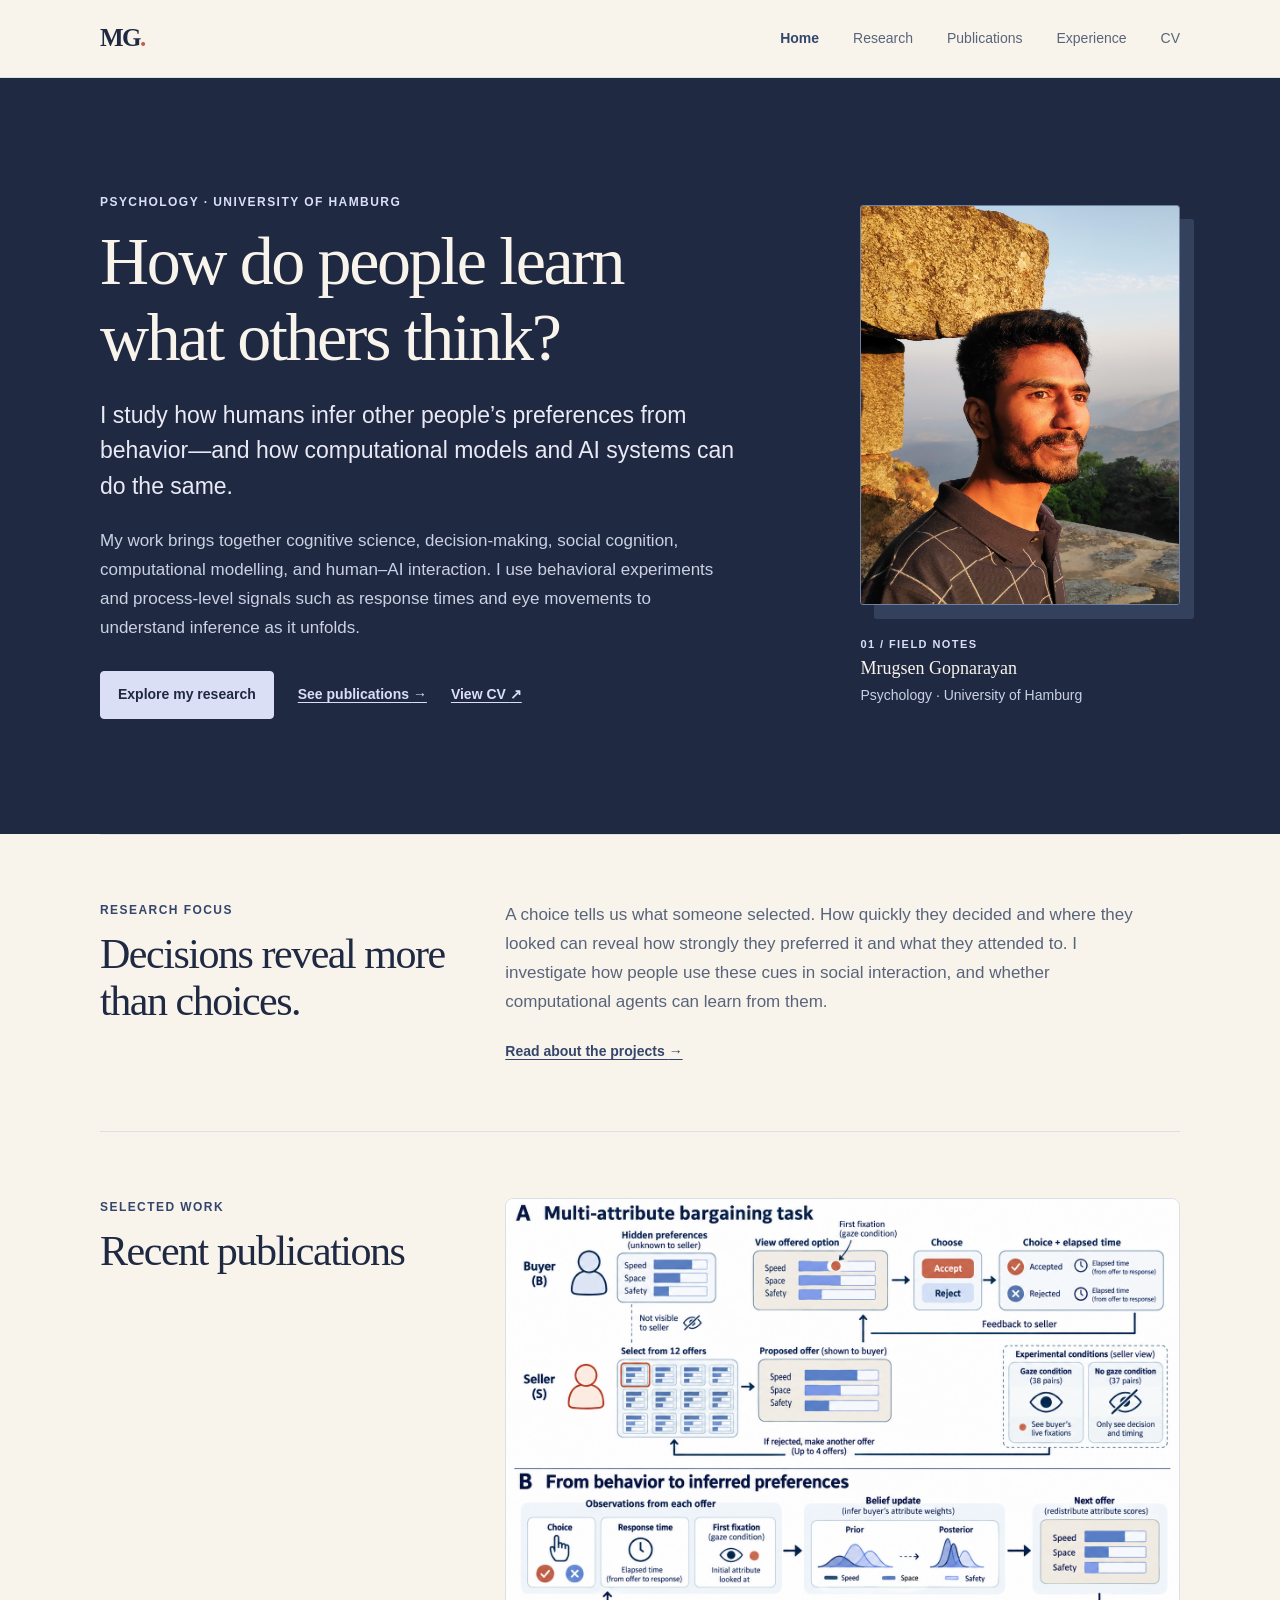
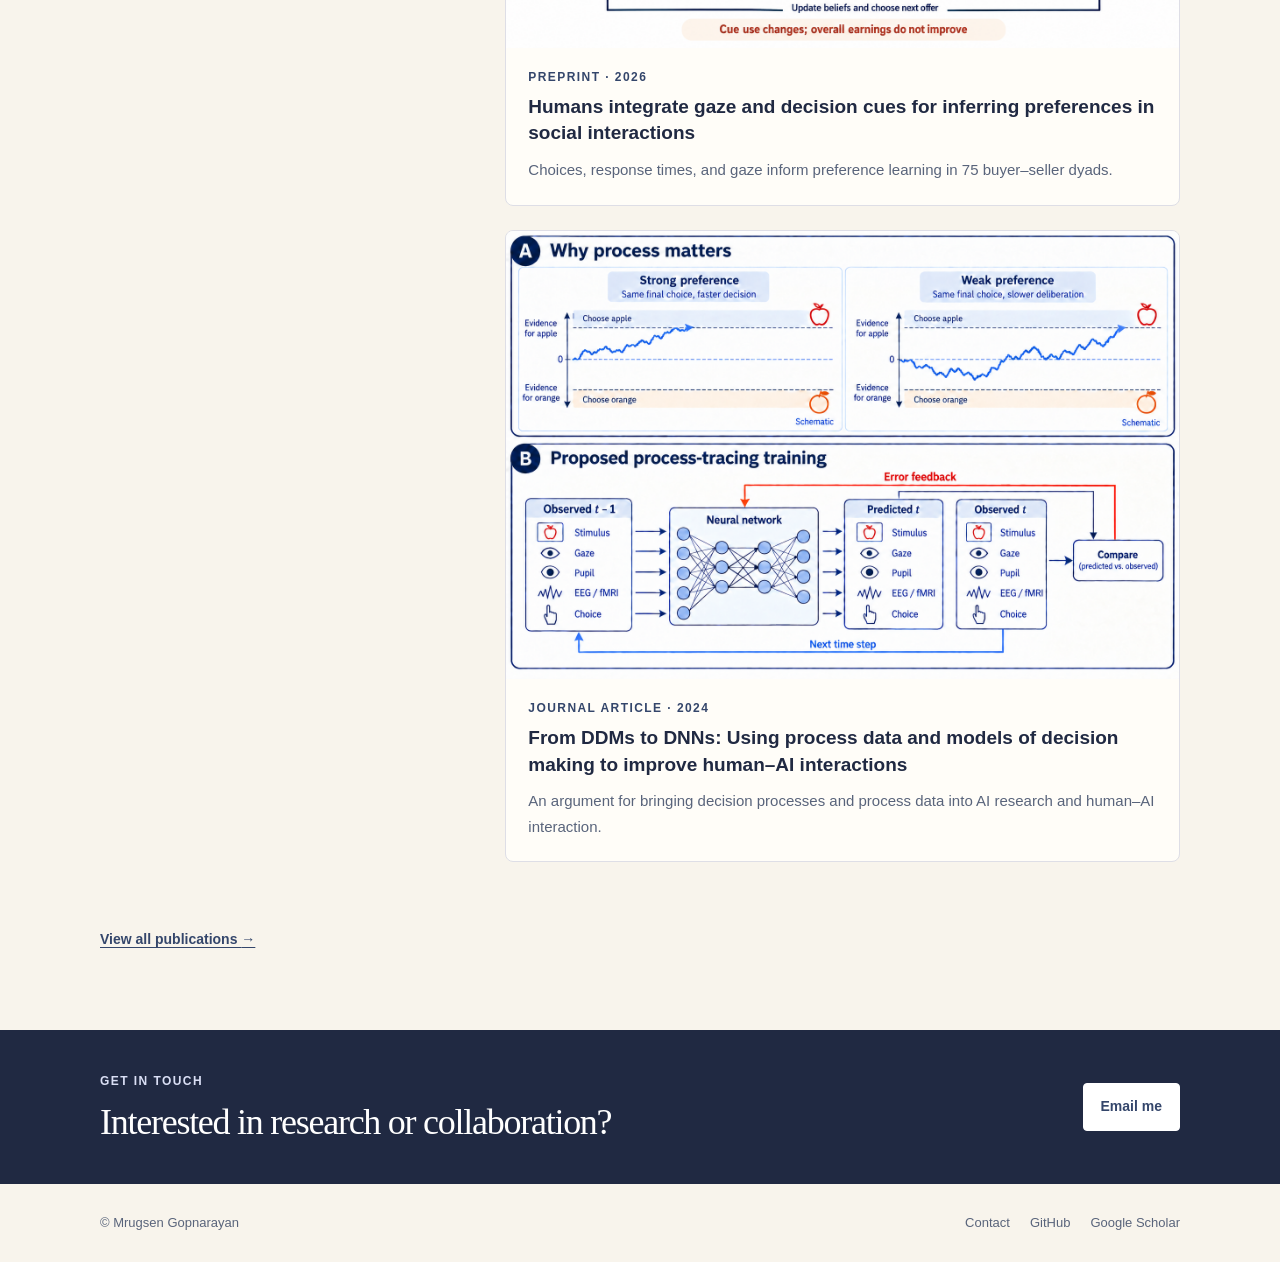
==== commit b7b97f1b: "Redesign paper artwork as source-based scientific schematics" ====
--- a/site/index.html
+++ b/site/index.html
@@ -65,13 +65,13 @@
       </div>
       <div class="work-list">
         <article class="work-item">
-          <a class="work-figure" href="assets/papers/preference-inference.webp" aria-label="Open the paper illustration at full size"><img src="assets/papers/preference-inference.webp" width="1536" height="1024" alt="Choices, gaze and timing inform Bayesian preference learning during repeated bargaining." loading="lazy" decoding="async"></a>
+          <a class="work-figure" href="assets/papers/preference-inference.webp" aria-label="Open the paper illustration at full size"><img src="assets/papers/preference-inference.webp" width="1536" height="1024" alt="Two task lanes distinguish the buyer’s hidden attribute weights from the seller’s visible offers; choices, response times and first fixations feed a Bayesian belief update." loading="lazy" decoding="async"></a>
           <p class="work-label">Preprint · 2026</p>
           <h3>Humans integrate gaze and decision cues for inferring preferences in social interactions</h3>
           <p>Choices, response times, and gaze inform preference learning in 75 buyer–seller dyads.</p>
         </article>
         <article class="work-item">
-          <a class="work-figure" href="assets/papers/process-models.webp" aria-label="Open the paper illustration at full size"><img src="assets/papers/process-models.webp" width="1774" height="887" alt="Decision-process traces and evidence-accumulation models can inform neural networks for human–AI interaction." loading="lazy" decoding="async"></a>
+          <a class="work-figure" href="assets/papers/process-models.webp" aria-label="Open the paper illustration at full size"><img src="assets/papers/process-models.webp" width="1536" height="1024" alt="The same choice can arise from different decision processes; a proposed network predicts process traces and learns from comparison with observed traces." loading="lazy" decoding="async"></a>
           <p class="work-label">Journal article · 2024</p>
           <h3>From DDMs to DNNs: Using process data and models of decision making to improve human–AI interactions</h3>
           <p>An argument for bringing decision processes and process data into AI research and human–AI interaction.</p>
--- a/site/styles.css
+++ b/site/styles.css
@@ -92,12 +92,11 @@
 .list-heading { margin: 20px 0 14px; padding-bottom: 10px; border-bottom: 1px solid var(--line); font-family: Georgia, "Times New Roman", serif; font-size: 25px; font-weight: 500; letter-spacing: -.02em; }
 .publication-list { margin: 0 0 46px; padding: 0; list-style: none; }
 .publication-list li { padding: 24px 0; border-bottom: 1px solid var(--line); }
-.publication-list li.publication-with-figure { display: grid; grid-template-columns: 280px minmax(0, 1fr); column-gap: 26px; align-items: start; }
-.publication-figure { grid-column: 1; grid-row: 1 / span 6; display: block; width: 100%; overflow: hidden; border-radius: 8px; }
+.publication-figure { display: block; width: 100%; margin-block: 20px 10px; overflow: hidden; border: 1px solid var(--line); border-radius: 8px; }
 .publication-figure img { display: block; width: 100%; height: auto; }
-.publications-main { max-width: 1080px; }
+.publications-main { max-width: 860px; }
+.figure-link { display: inline-block; margin-bottom: 14px; }
 .art-note { margin-top: 18px; color: var(--muted); font-size: 13px; }
-.publication-with-figure > :not(.publication-figure) { grid-column: 2; }
 .publication-list li:first-child { padding-top: 12px; }
 .publication-list h3 { max-width: 760px; font-family: Georgia, serif; font-size: 22px; font-weight: 500; }
 .publication-list .work-label { margin-bottom: 8px; }
@@ -155,9 +154,6 @@
   .research-figure figcaption { padding: 12px 20px; }
   .research-card h2 { font-size: 25px; }
   .teaching-grid { grid-template-columns: 1fr; gap: 6px; }
-  .publication-list li.publication-with-figure { grid-template-columns: 1fr; row-gap: 12px; }
-  .publication-figure { grid-column: 1; grid-row: auto; width: 100%; }
-  .publication-with-figure > :not(.publication-figure) { grid-column: 1; }
   .cv-intro { display: block; }
   .cv-intro .button { margin-top: 8px; }
   .contact-card { padding: 24px 20px; }
